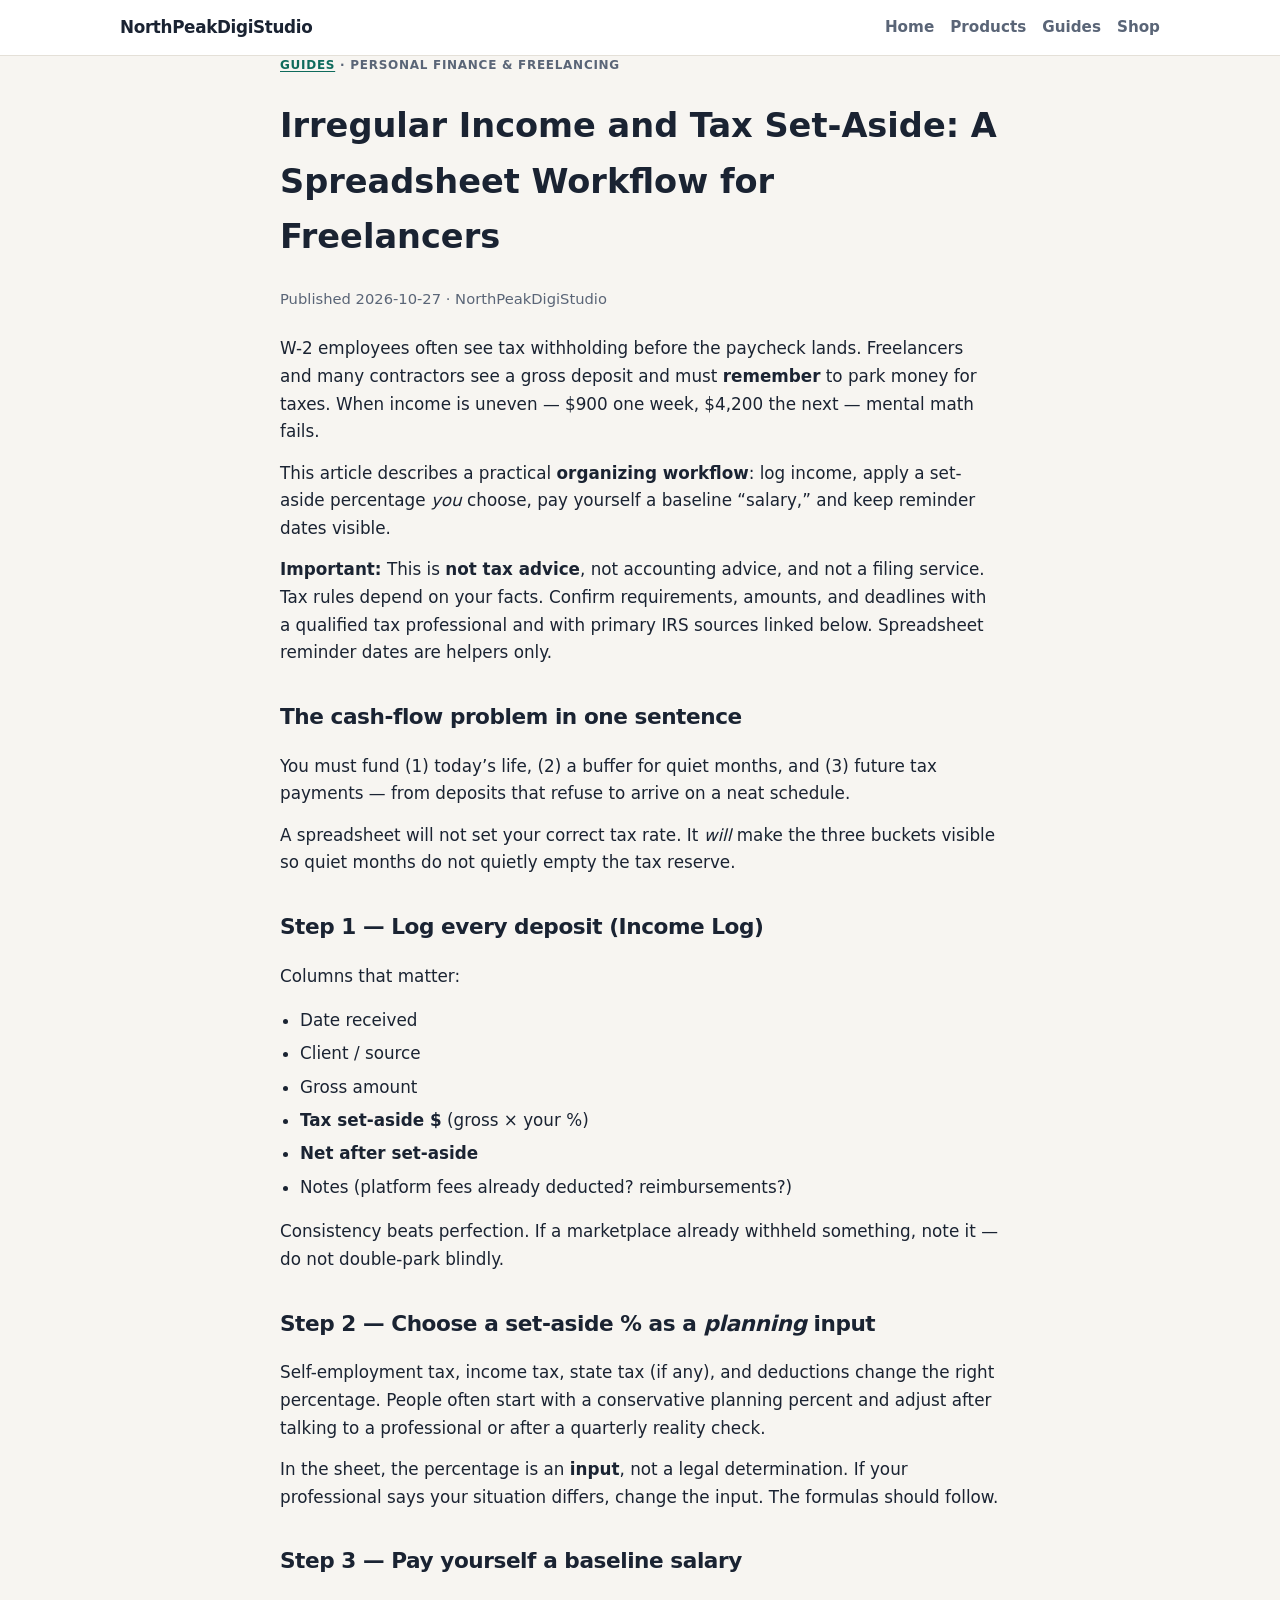
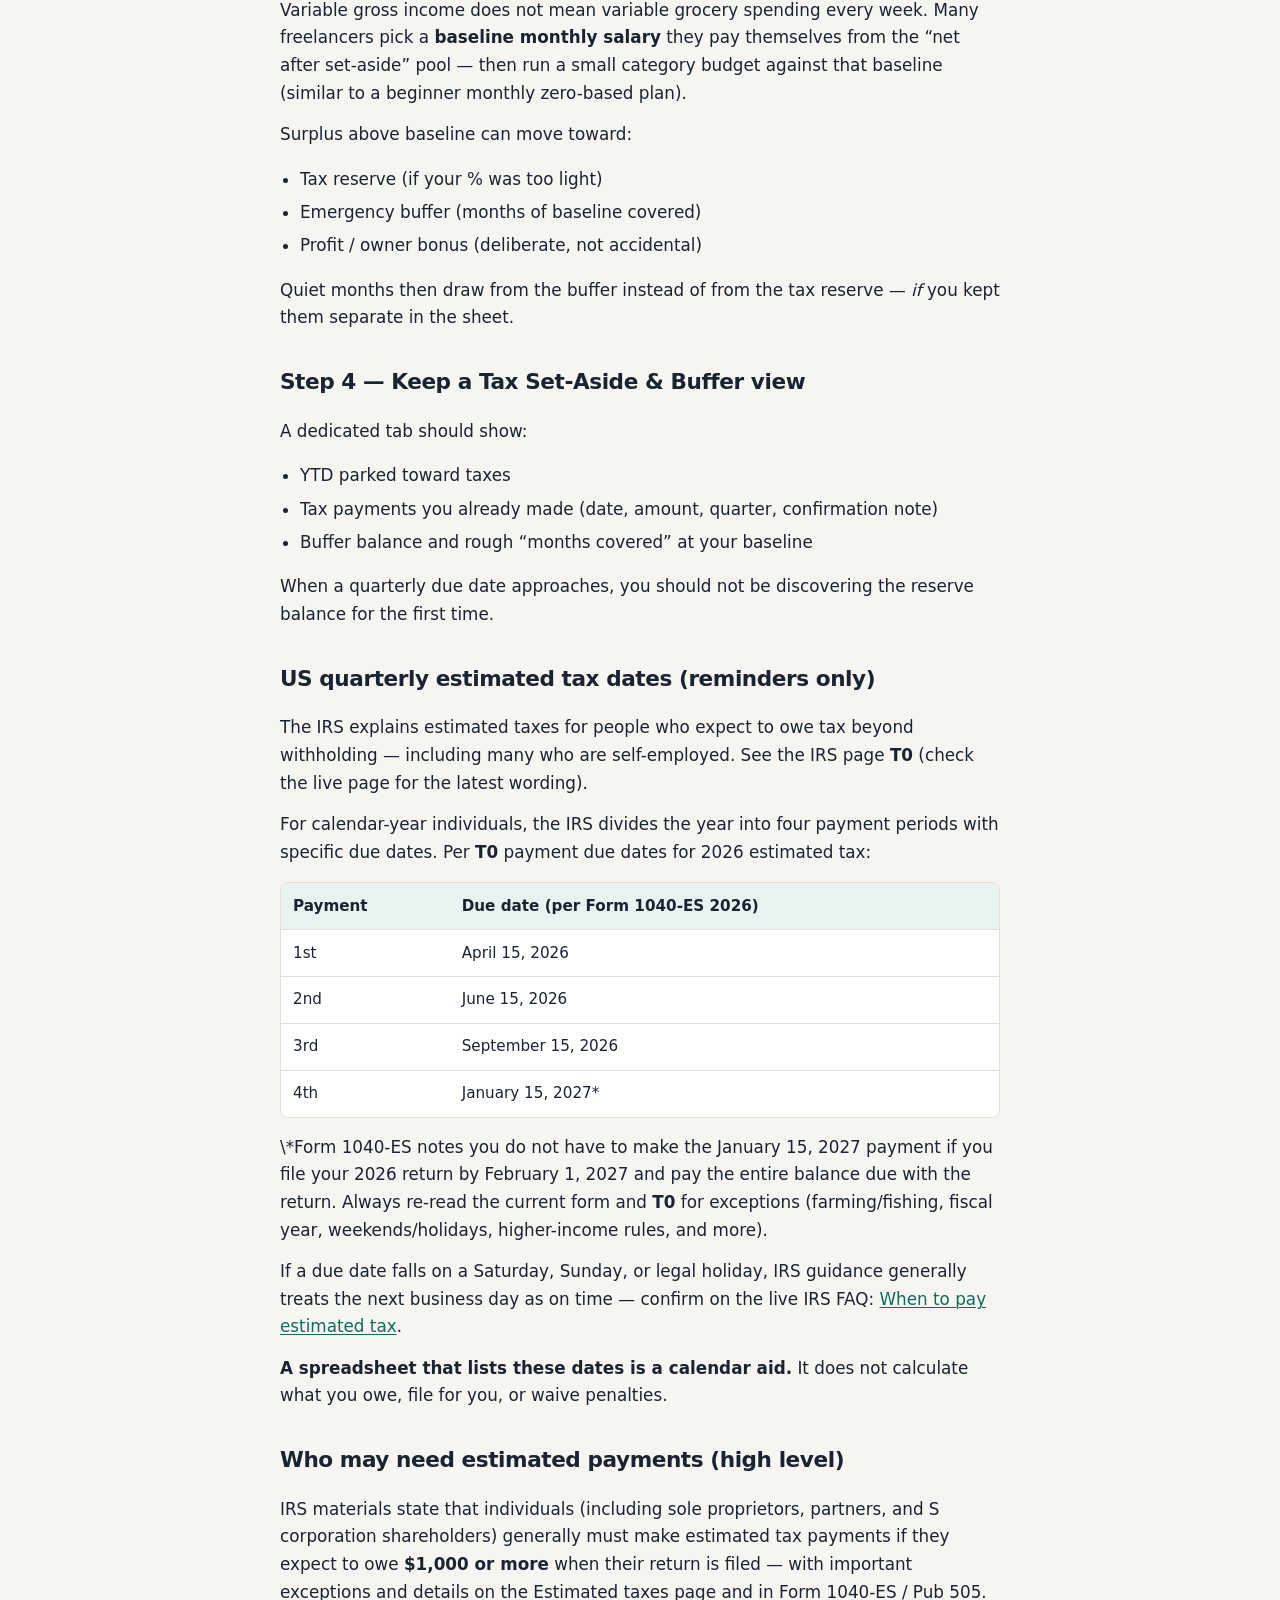
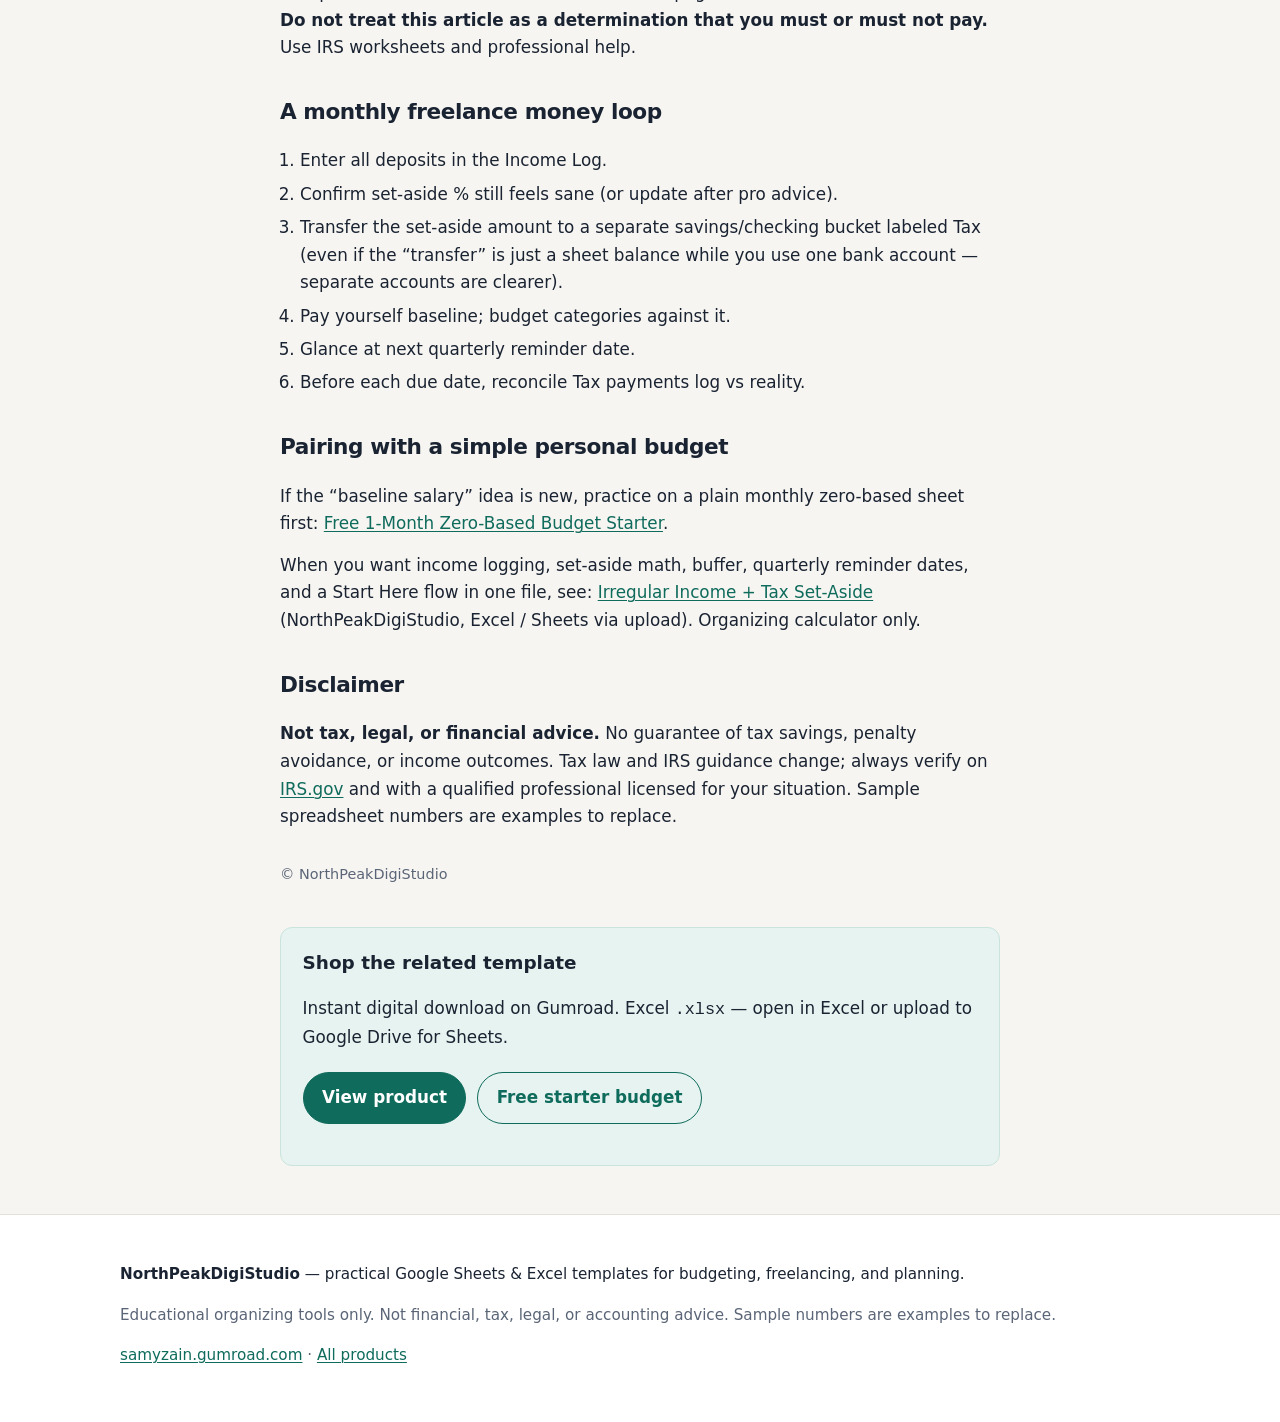
==== articles/irregular-income-tax-setaside-freelancers.html @ f07e19e1 "Publish NorthPeakDigiStudio static site at the repo root. GitHub Pages user site files (HTML, CSS, s" ====
<!DOCTYPE html>
<html lang="en">
<head>
  <meta charset="utf-8">
  <meta name="viewport" content="width=device-width, initial-scale=1">
  <title>Irregular Income Tax Set-Aside Spreadsheet for Freelancers (US)</title>
  <meta name="description" content="Log uneven freelance pay, park a tax set-aside %, pay yourself a baseline, and use IRS quarterly dates as reminders only. Not tax advice — confirm on IRS.gov.">
  <meta name="author" content="NorthPeakDigiStudio">
  <link rel="canonical" href="https://samyzain-dot.github.io/articles/irregular-income-tax-setaside-freelancers.html">
  <meta property="og:type" content="article">
  <meta property="og:site_name" content="NorthPeakDigiStudio">
  <meta property="og:title" content="Irregular Income Tax Set-Aside Spreadsheet for Freelancers (US)">
  <meta property="og:description" content="Log uneven freelance pay, park a tax set-aside %, pay yourself a baseline, and use IRS quarterly dates as reminders only. Not tax advice — confirm on IRS.gov.">
  <meta property="og:url" content="https://samyzain-dot.github.io/articles/irregular-income-tax-setaside-freelancers.html">
  <meta property="og:locale" content="en_US">
  <meta name="twitter:card" content="summary">
  <meta name="twitter:title" content="Irregular Income Tax Set-Aside Spreadsheet for Freelancers (US)">
  <meta name="twitter:description" content="Log uneven freelance pay, park a tax set-aside %, pay yourself a baseline, and use IRS quarterly dates as reminders only. Not tax advice — confirm on IRS.gov.">
  <link rel="stylesheet" href="../css/style.css">
  <script type="application/ld+json">
{
  "@context": "https://schema.org",
  "@type": "Article",
  "headline": "Irregular Income and Tax Set-Aside: A Spreadsheet Workflow for Freelancers",
  "description": "Log uneven freelance pay, park a tax set-aside %, pay yourself a baseline, and use IRS quarterly dates as reminders only. Not tax advice — confirm on IRS.gov.",
  "datePublished": "2026-10-27",
  "dateModified": "2026-10-27",
  "author": {
    "@type": "Organization",
    "name": "NorthPeakDigiStudio",
    "url": "https://samyzain.gumroad.com"
  },
  "publisher": {
    "@type": "Organization",
    "name": "NorthPeakDigiStudio",
    "url": "https://samyzain.gumroad.com"
  },
  "mainEntityOfPage": {
    "@type": "WebPage",
    "@id": "https://samyzain-dot.github.io/articles/irregular-income-tax-setaside-freelancers.html"
  },
  "about": "irregular income tax set-aside spreadsheet"
}
  </script>
</head>
<body>
<header class="site-header">
  <div class="wrap header-inner">
    <a class="logo" href="../index.html">NorthPeakDigiStudio</a>
    <nav aria-label="Primary">
      <a href="../index.html">Home</a>
      <a href="../products.html">Products</a>
      <a href="../index.html#guides">Guides</a>
      <a href="https://samyzain.gumroad.com" rel="noopener noreferrer">Shop</a>
    </nav>
  </div>
</header>
  <main class="wrap article">
    <p class="eyebrow"><a href="../index.html#guides">Guides</a> · Personal finance &amp; freelancing</p>
    <h1>Irregular Income and Tax Set-Aside: A Spreadsheet Workflow for Freelancers</h1>
    <p class="meta">Published 2026-10-27 · NorthPeakDigiStudio</p>
    <article class="prose">
<p>W-2 employees often see tax withholding before the paycheck lands. Freelancers and many contractors see a gross deposit and must <strong>remember</strong> to park money for taxes. When income is uneven — $900 one week, $4,200 the next — mental math fails.</p>
<p>This article describes a practical <strong>organizing workflow</strong>: log income, apply a set-aside percentage <em>you</em> choose, pay yourself a baseline “salary,” and keep reminder dates visible.</p>
<p><strong>Important:</strong> This is <strong>not tax advice</strong>, not accounting advice, and not a filing service. Tax rules depend on your facts. Confirm requirements, amounts, and deadlines with a qualified tax professional and with primary IRS sources linked below. Spreadsheet reminder dates are helpers only.</p>
<h2 id="the-cash-flow-problem-in-one-sentence">The cash-flow problem in one sentence</h2>
<p>You must fund (1) today’s life, (2) a buffer for quiet months, and (3) future tax payments — from deposits that refuse to arrive on a neat schedule.</p>
<p>A spreadsheet will not set your correct tax rate. It <em>will</em> make the three buckets visible so quiet months do not quietly empty the tax reserve.</p>
<h2 id="step-1-log-every-deposit-income-log">Step 1 — Log every deposit (Income Log)</h2>
<p>Columns that matter:</p>
<ul><li>Date received  </li><li>Client / source  </li><li>Gross amount  </li><li><strong>Tax set-aside $</strong> (gross × your %)  </li><li><strong>Net after set-aside</strong>  </li><li>Notes (platform fees already deducted? reimbursements?)</li></ul>
<p>Consistency beats perfection. If a marketplace already withheld something, note it — do not double-park blindly.</p>
<h2 id="step-2-choose-a-set-aside-as-a-planning-input">Step 2 — Choose a set-aside % as a <em>planning</em> input</h2>
<p>Self-employment tax, income tax, state tax (if any), and deductions change the right percentage. People often start with a conservative planning percent and adjust after talking to a professional or after a quarterly reality check.</p>
<p>In the sheet, the percentage is an <strong>input</strong>, not a legal determination. If your professional says your situation differs, change the input. The formulas should follow.</p>
<h2 id="step-3-pay-yourself-a-baseline-salary">Step 3 — Pay yourself a baseline salary</h2>
<p>Variable gross income does not mean variable grocery spending every week. Many freelancers pick a <strong>baseline monthly salary</strong> they pay themselves from the “net after set-aside” pool — then run a small category budget against that baseline (similar to a beginner monthly zero-based plan).</p>
<p>Surplus above baseline can move toward:</p>
<ul><li>Tax reserve (if your % was too light)  </li><li>Emergency buffer (months of baseline covered)  </li><li>Profit / owner bonus (deliberate, not accidental)</li></ul>
<p>Quiet months then draw from the buffer instead of from the tax reserve — <em>if</em> you kept them separate in the sheet.</p>
<h2 id="step-4-keep-a-tax-set-aside-buffer-view">Step 4 — Keep a Tax Set-Aside &amp; Buffer view</h2>
<p>A dedicated tab should show:</p>
<ul><li>YTD parked toward taxes  </li><li>Tax payments you already made (date, amount, quarter, confirmation note)  </li><li>Buffer balance and rough “months covered” at your baseline  </li></ul>
<p>When a quarterly due date approaches, you should not be discovering the reserve balance for the first time.</p>
<h2 id="us-quarterly-estimated-tax-dates-reminders-only">US quarterly estimated tax dates (reminders only)</h2>
<p>The IRS explains estimated taxes for people who expect to owe tax beyond withholding — including many who are self-employed. See the IRS page <strong> T0 </strong> (check the live page for the latest wording).</p>
<p>For calendar-year individuals, the IRS divides the year into four payment periods with specific due dates. Per <strong> T0 </strong> payment due dates for 2026 estimated tax:</p>
<div class="table-wrap"><table>
<thead><tr><th>Payment</th><th>Due date (per Form 1040-ES 2026)</th></tr></thead>
<tbody>
<tr><td>1st</td><td>April 15, 2026</td></tr>
<tr><td>2nd</td><td>June 15, 2026</td></tr>
<tr><td>3rd</td><td>September 15, 2026</td></tr>
<tr><td>4th</td><td>January 15, 2027*</td></tr>
</tbody></table></div>
<p>\*Form 1040-ES notes you do not have to make the January 15, 2027 payment if you file your 2026 return by February 1, 2027 and pay the entire balance due with the return. Always re-read the current form and <strong> T0 </strong> for exceptions (farming/fishing, fiscal year, weekends/holidays, higher-income rules, and more).</p>
<p>If a due date falls on a Saturday, Sunday, or legal holiday, IRS guidance generally treats the next business day as on time — confirm on the live IRS FAQ: <a href="https://www.irs.gov/faqs/estimated-tax/individuals" rel="noopener noreferrer">When to pay estimated tax</a>.</p>
<p><strong>A spreadsheet that lists these dates is a calendar aid.</strong> It does not calculate what you owe, file for you, or waive penalties.</p>
<h2 id="who-may-need-estimated-payments-high-level">Who may need estimated payments (high level)</h2>
<p>IRS materials state that individuals (including sole proprietors, partners, and S corporation shareholders) generally must make estimated tax payments if they expect to owe <strong>$1,000 or more</strong> when their return is filed — with important exceptions and details on the Estimated taxes page and in Form 1040-ES / Pub 505. <strong>Do not treat this article as a determination that you must or must not pay.</strong> Use IRS worksheets and professional help.</p>
<h2 id="a-monthly-freelance-money-loop">A monthly freelance money loop</h2>
<ol><li>Enter all deposits in the Income Log.  </li><li>Confirm set-aside % still feels sane (or update after pro advice).  </li><li>Transfer the set-aside amount to a separate savings/checking bucket labeled Tax (even if the “transfer” is just a sheet balance while you use one bank account — separate accounts are clearer).  </li><li>Pay yourself baseline; budget categories against it.  </li><li>Glance at next quarterly reminder date.  </li><li>Before each due date, reconcile Tax payments log vs reality.</li></ol>
<h2 id="pairing-with-a-simple-personal-budget">Pairing with a simple personal budget</h2>
<p>If the “baseline salary” idea is new, practice on a plain monthly zero-based sheet first: <a href="https://samyzain.gumroad.com/l/duwanz" rel="noopener noreferrer">Free 1-Month Zero-Based Budget Starter</a>.</p>
<p>When you want income logging, set-aside math, buffer, quarterly reminder dates, and a Start Here flow in one file, see: <a href="https://samyzain.gumroad.com/l/agpxf" rel="noopener noreferrer">Irregular Income + Tax Set-Aside</a> (NorthPeakDigiStudio, Excel / Sheets via upload). Organizing calculator only.</p>
<h2 id="disclaimer">Disclaimer</h2>
<p><strong>Not tax, legal, or financial advice.</strong> No guarantee of tax savings, penalty avoidance, or income outcomes. Tax law and IRS guidance change; always verify on <a href="https://www.irs.gov/" rel="noopener noreferrer">IRS.gov</a> and with a qualified professional licensed for your situation. Sample spreadsheet numbers are examples to replace.</p>
<p class="footer-note">© NorthPeakDigiStudio</p>
    </article>
    <aside class="cta-box">
      <h2>Shop the related template</h2>
      <p>Instant digital download on Gumroad. Excel <code>.xlsx</code> — open in Excel or upload to Google Drive for Sheets.</p>
      <p><a class="btn" href="https://samyzain.gumroad.com/l/agpxf" rel="noopener noreferrer">View product</a>
         <a class="btn btn-ghost" href="https://samyzain.gumroad.com/l/duwanz" rel="noopener noreferrer">Free starter budget</a></p>
    </aside>
  </main>
<footer class="site-footer">
  <div class="wrap">
    <p><strong>NorthPeakDigiStudio</strong> — practical Google Sheets &amp; Excel templates for budgeting, freelancing, and planning.</p>
    <p class="muted">Educational organizing tools only. Not financial, tax, legal, or accounting advice. Sample numbers are examples to replace.</p>
    <p class="muted"><a href="https://samyzain.gumroad.com" rel="noopener noreferrer">samyzain.gumroad.com</a> · <a href="../products.html">All products</a></p>
  </div>
</footer>
</body>
</html>
---- css/style.css ----
/* NorthPeakDigiStudio — static SEO site
   Fast, mobile-first, no tracking. */

:root {
  --bg: #f7f5f1;
  --surface: #ffffff;
  --ink: #1a2332;
  --muted: #5a6577;
  --line: #e4e0d8;
  --accent: #0f6b5c;
  --accent-dark: #0a4f44;
  --accent-soft: #e6f3f0;
  --warn: #7a4a12;
  --radius: 12px;
  --shadow: 0 1px 2px rgba(26, 35, 50, 0.06), 0 8px 24px rgba(26, 35, 50, 0.06);
  --max: 720px;
  --max-wide: 1040px;
  --font: "Segoe UI", system-ui, -apple-system, BlinkMacSystemFont, "Helvetica Neue", Arial, sans-serif;
}

*, *::before, *::after { box-sizing: border-box; }

html { scroll-behavior: smooth; }

body {
  margin: 0;
  font-family: var(--font);
  color: var(--ink);
  background: var(--bg);
  line-height: 1.65;
  font-size: 1.05rem;
  -webkit-font-smoothing: antialiased;
}

img { max-width: 100%; height: auto; }

a {
  color: var(--accent);
  text-decoration-thickness: 1px;
  text-underline-offset: 2px;
}
a:hover { color: var(--accent-dark); }

.wrap {
  width: min(100% - 2rem, var(--max-wide));
  margin-inline: auto;
}

.article.wrap,
.narrow.wrap { width: min(100% - 2rem, var(--max)); }

.site-header {
  background: var(--surface);
  border-bottom: 1px solid var(--line);
  position: sticky;
  top: 0;
  z-index: 20;
}

.header-inner {
  display: flex;
  align-items: center;
  justify-content: space-between;
  gap: 1rem;
  padding: 0.85rem 0;
  flex-wrap: wrap;
}

.logo {
  font-weight: 700;
  color: var(--ink);
  text-decoration: none;
  letter-spacing: -0.02em;
}
.logo:hover { color: var(--accent); }

nav {
  display: flex;
  gap: 1rem;
  flex-wrap: wrap;
}
nav a {
  color: var(--muted);
  text-decoration: none;
  font-size: 0.95rem;
  font-weight: 600;
}
nav a:hover { color: var(--accent); }

.hero {
  padding: 3rem 0 2rem;
}

.hero h1 {
  font-size: clamp(1.75rem, 4vw, 2.5rem);
  line-height: 1.2;
  letter-spacing: -0.03em;
  margin: 0 0 0.75rem;
}

.lead {
  font-size: 1.15rem;
  color: var(--muted);
  max-width: 40rem;
  margin: 0 0 1.5rem;
}

.btn {
  display: inline-block;
  background: var(--accent);
  color: #fff !important;
  text-decoration: none;
  font-weight: 650;
  padding: 0.7rem 1.15rem;
  border-radius: 999px;
  border: 1px solid var(--accent);
  margin: 0.25rem 0.35rem 0.25rem 0;
}
.btn:hover { background: var(--accent-dark); border-color: var(--accent-dark); }
.btn-ghost {
  background: transparent;
  color: var(--accent) !important;
}
.btn-ghost:hover {
  background: var(--accent-soft);
  color: var(--accent-dark) !important;
}

.section { padding: 2rem 0 2.5rem; }

.section h2 {
  font-size: 1.45rem;
  letter-spacing: -0.02em;
  margin: 0 0 1rem;
}

.card-grid {
  display: grid;
  grid-template-columns: repeat(auto-fill, minmax(260px, 1fr));
  gap: 1rem;
}

.card {
  background: var(--surface);
  border: 1px solid var(--line);
  border-radius: var(--radius);
  padding: 1.15rem 1.2rem;
  box-shadow: var(--shadow);
  display: flex;
  flex-direction: column;
  gap: 0.5rem;
}
.card h3 {
  margin: 0;
  font-size: 1.05rem;
  letter-spacing: -0.01em;
  line-height: 1.35;
}
.card h3 a { color: var(--ink); text-decoration: none; }
.card h3 a:hover { color: var(--accent); }
.card p { margin: 0; color: var(--muted); font-size: 0.95rem; flex: 1; }
.card .price {
  font-weight: 700;
  color: var(--ink);
  font-size: 1rem;
}
.card .tags {
  font-size: 0.8rem;
  color: var(--muted);
}

.eyebrow {
  text-transform: uppercase;
  letter-spacing: 0.06em;
  font-size: 0.75rem;
  font-weight: 700;
  color: var(--muted);
  margin: 0 0 0.5rem;
}

.meta { color: var(--muted); font-size: 0.92rem; margin: 0 0 1.5rem; }

.prose h2 {
  margin-top: 2rem;
  font-size: 1.35rem;
  letter-spacing: -0.02em;
}
.prose h3 {
  margin-top: 1.5rem;
  font-size: 1.1rem;
}
.prose p { margin: 0.85rem 0; }
.prose ul, .prose ol { padding-left: 1.25rem; }
.prose li { margin: 0.35rem 0; }
.prose code {
  font-family: ui-monospace, SFMono-Regular, Menlo, Consolas, monospace;
  font-size: 0.9em;
  background: var(--accent-soft);
  padding: 0.1em 0.35em;
  border-radius: 4px;
}
.prose .footer-note {
  margin-top: 2rem;
  color: var(--muted);
  font-size: 0.9rem;
}

.table-wrap {
  overflow-x: auto;
  margin: 1rem 0;
  border: 1px solid var(--line);
  border-radius: 8px;
  background: var(--surface);
}
table {
  width: 100%;
  border-collapse: collapse;
  font-size: 0.95rem;
}
th, td {
  text-align: left;
  padding: 0.65rem 0.75rem;
  border-bottom: 1px solid var(--line);
  vertical-align: top;
}
th { background: var(--accent-soft); font-weight: 700; }
tr:last-child td { border-bottom: 0; }

.cta-box {
  margin: 2.5rem 0 1rem;
  padding: 1.25rem 1.35rem;
  background: var(--accent-soft);
  border: 1px solid #c9e4dd;
  border-radius: var(--radius);
}
.cta-box h2 { margin: 0 0 0.5rem; font-size: 1.15rem; }

.note {
  background: #fff8e8;
  border: 1px solid #f0dfb8;
  color: var(--warn);
  padding: 0.9rem 1rem;
  border-radius: 8px;
  font-size: 0.95rem;
}

.site-footer {
  margin-top: 3rem;
  padding: 2rem 0 2.5rem;
  border-top: 1px solid var(--line);
  background: var(--surface);
  font-size: 0.95rem;
}
.site-footer .muted { color: var(--muted); }

.product-list { list-style: none; padding: 0; margin: 0; }
.product-list li {
  background: var(--surface);
  border: 1px solid var(--line);
  border-radius: var(--radius);
  padding: 1rem 1.15rem;
  margin-bottom: 0.75rem;
  display: flex;
  flex-wrap: wrap;
  gap: 0.5rem 1rem;
  align-items: baseline;
  justify-content: space-between;
  box-shadow: var(--shadow);
}
.product-list .info { flex: 1 1 16rem; }
.product-list h3 { margin: 0 0 0.25rem; font-size: 1.05rem; }
.product-list h3 a { color: var(--ink); text-decoration: none; }
.product-list h3 a:hover { color: var(--accent); }
.product-list .desc { margin: 0; color: var(--muted); font-size: 0.92rem; }
.product-list .price { font-weight: 700; white-space: nowrap; }

.coming {
  opacity: 0.92;
  border-style: dashed;
}

@media (max-width: 560px) {
  body { font-size: 1rem; }
  .hero { padding-top: 2rem; }
  nav { gap: 0.75rem; }
}
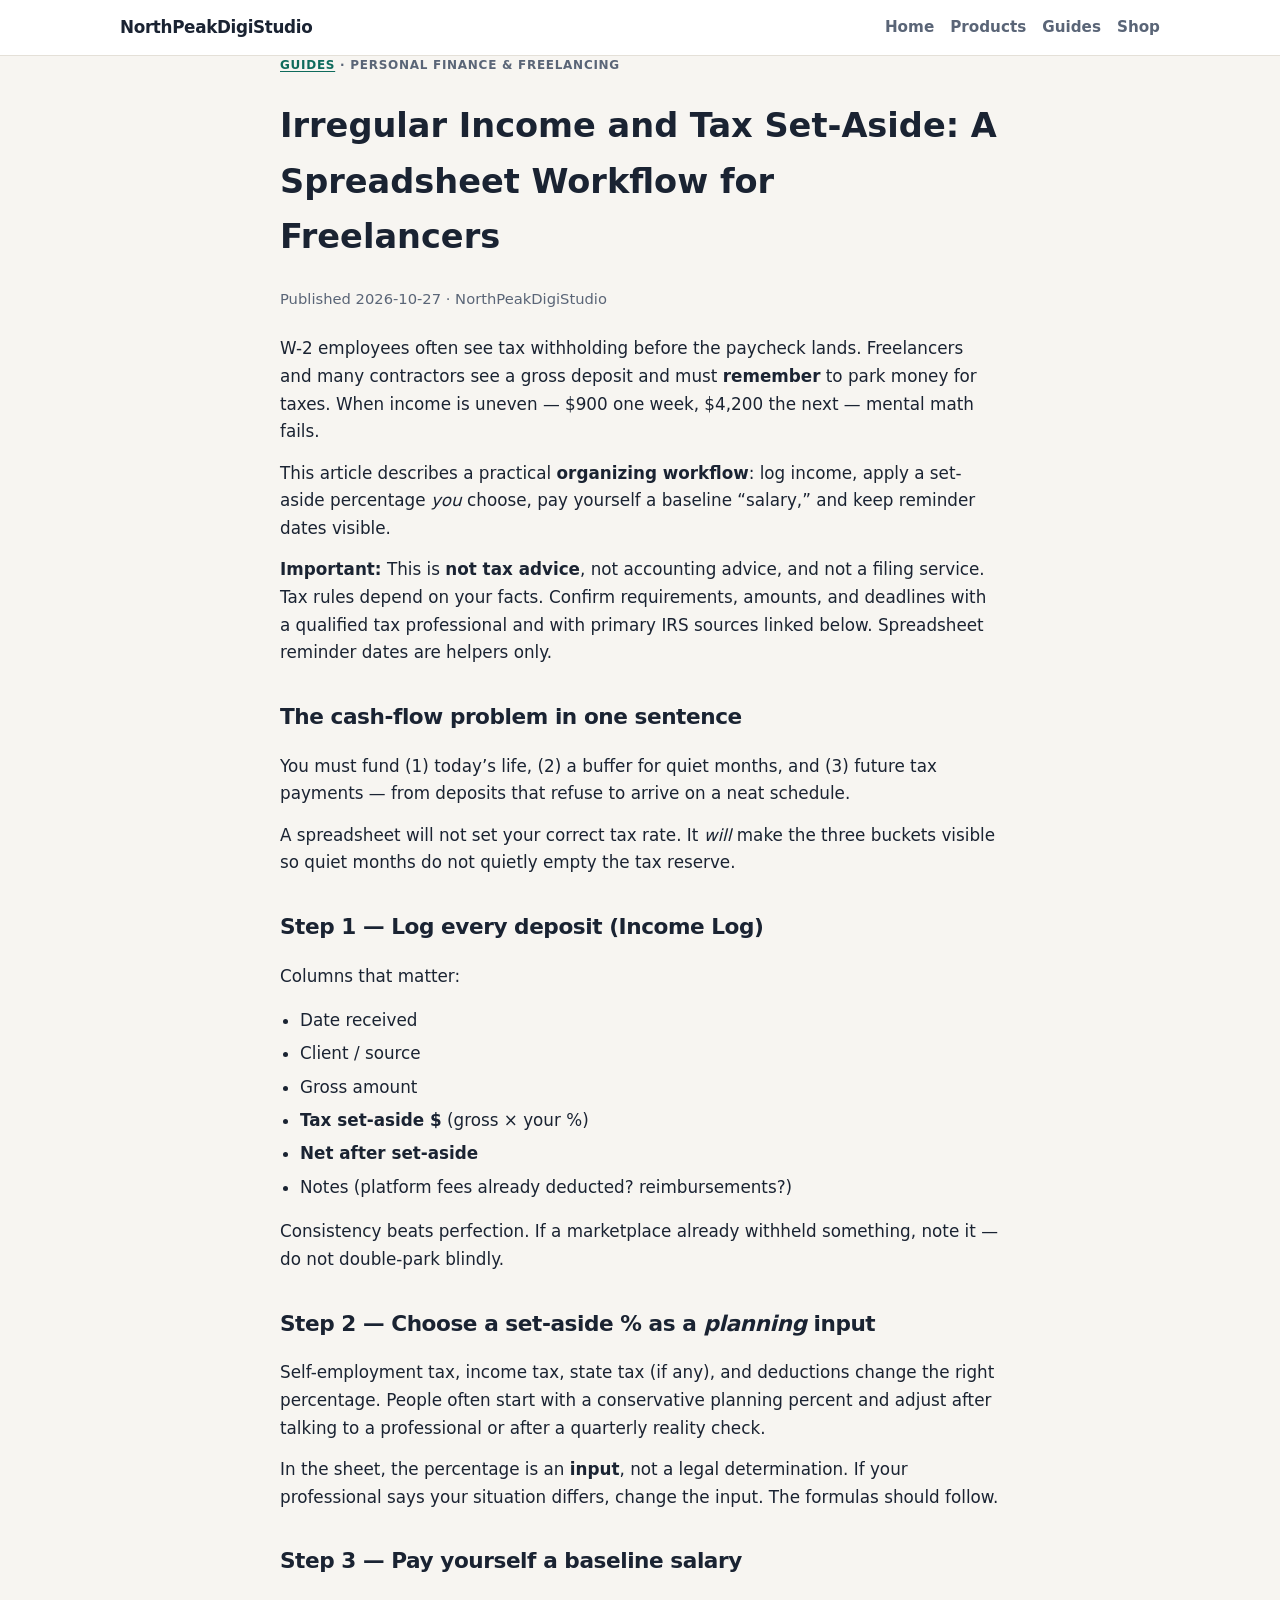
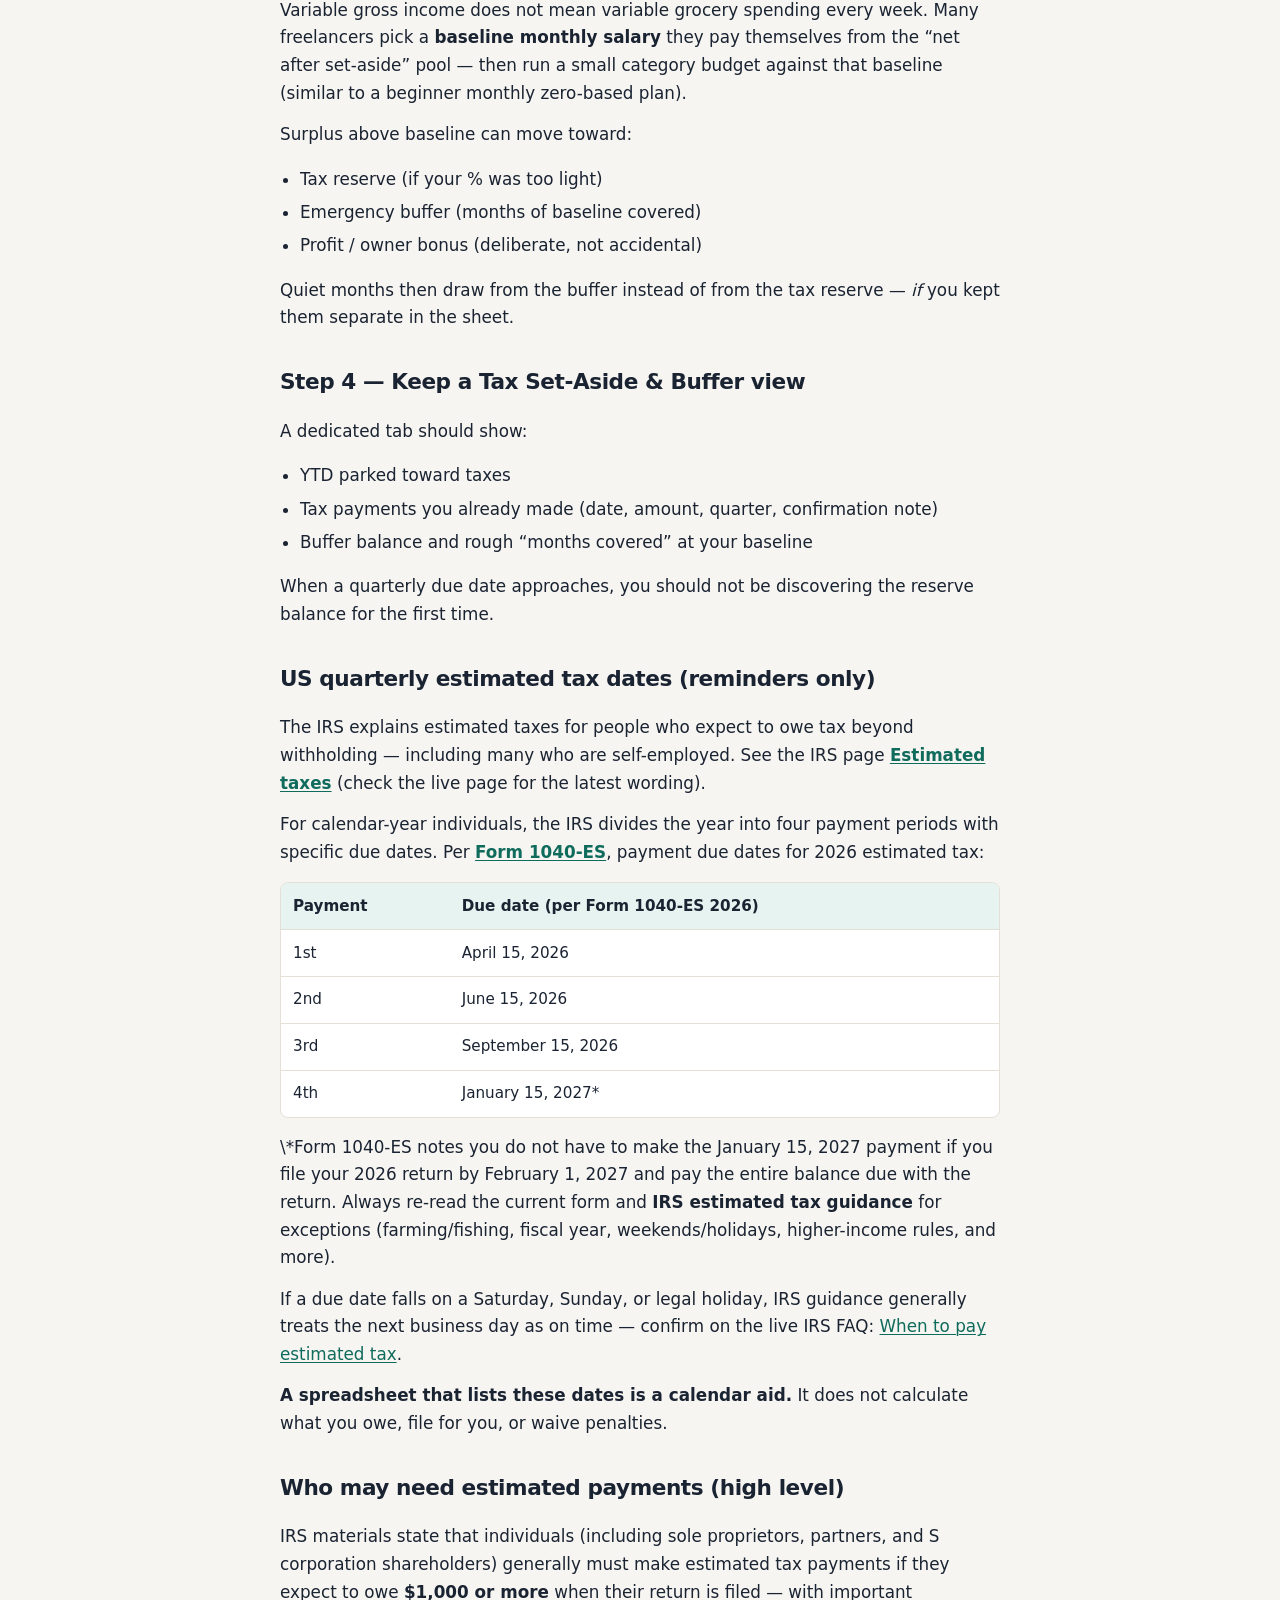
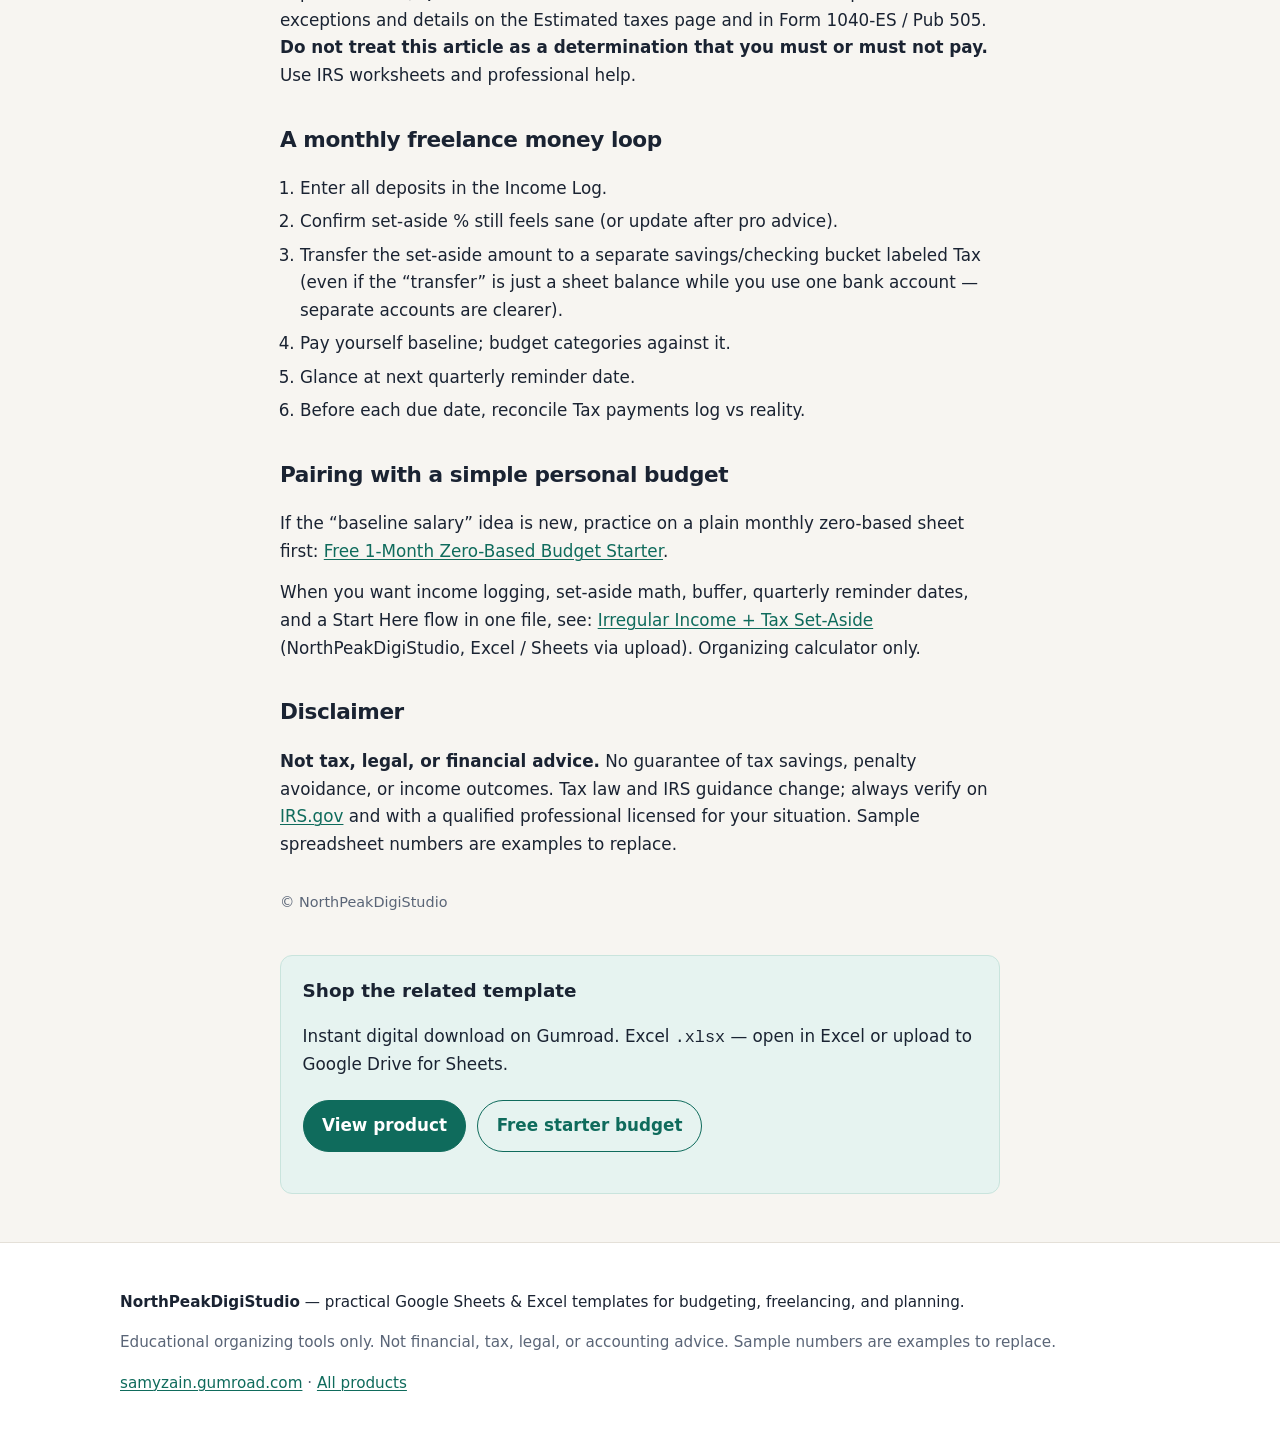
==== commit 14a75d59: "Replace null-byte placeholders in the irregular-income guide. Point the estimated-tax and Form 1040-" ====
--- a/articles/irregular-income-tax-setaside-freelancers.html
+++ b/articles/irregular-income-tax-setaside-freelancers.html
@@ -83,8 +83,8 @@
 <ul><li>YTD parked toward taxes  </li><li>Tax payments you already made (date, amount, quarter, confirmation note)  </li><li>Buffer balance and rough “months covered” at your baseline  </li></ul>
 <p>When a quarterly due date approaches, you should not be discovering the reserve balance for the first time.</p>
 <h2 id="us-quarterly-estimated-tax-dates-reminders-only">US quarterly estimated tax dates (reminders only)</h2>
-<p>The IRS explains estimated taxes for people who expect to owe tax beyond withholding — including many who are self-employed. See the IRS page <strong> T0 </strong> (check the live page for the latest wording).</p>
-<p>For calendar-year individuals, the IRS divides the year into four payment periods with specific due dates. Per <strong> T0 </strong> payment due dates for 2026 estimated tax:</p>
+<p>The IRS explains estimated taxes for people who expect to owe tax beyond withholding — including many who are self-employed. See the IRS page <a href="https://www.irs.gov/businesses/small-businesses-self-employed/estimated-taxes" rel="nofollow noopener" target="_blank"><strong>Estimated taxes</strong></a> (check the live page for the latest wording).</p>
+<p>For calendar-year individuals, the IRS divides the year into four payment periods with specific due dates. Per <a href="https://www.irs.gov/forms-pubs/about-form-1040-es" rel="nofollow noopener" target="_blank"><strong>Form 1040-ES</strong></a>, payment due dates for 2026 estimated tax:</p>
 <div class="table-wrap"><table>
 <thead><tr><th>Payment</th><th>Due date (per Form 1040-ES 2026)</th></tr></thead>
 <tbody>
@@ -93,7 +93,7 @@
 <tr><td>3rd</td><td>September 15, 2026</td></tr>
 <tr><td>4th</td><td>January 15, 2027*</td></tr>
 </tbody></table></div>
-<p>\*Form 1040-ES notes you do not have to make the January 15, 2027 payment if you file your 2026 return by February 1, 2027 and pay the entire balance due with the return. Always re-read the current form and <strong> T0 </strong> for exceptions (farming/fishing, fiscal year, weekends/holidays, higher-income rules, and more).</p>
+<p>\*Form 1040-ES notes you do not have to make the January 15, 2027 payment if you file your 2026 return by February 1, 2027 and pay the entire balance due with the return. Always re-read the current form and <strong>IRS estimated tax guidance</strong> for exceptions (farming/fishing, fiscal year, weekends/holidays, higher-income rules, and more).</p>
 <p>If a due date falls on a Saturday, Sunday, or legal holiday, IRS guidance generally treats the next business day as on time — confirm on the live IRS FAQ: <a href="https://www.irs.gov/faqs/estimated-tax/individuals" rel="noopener noreferrer">When to pay estimated tax</a>.</p>
 <p><strong>A spreadsheet that lists these dates is a calendar aid.</strong> It does not calculate what you owe, file for you, or waive penalties.</p>
 <h2 id="who-may-need-estimated-payments-high-level">Who may need estimated payments (high level)</h2>
